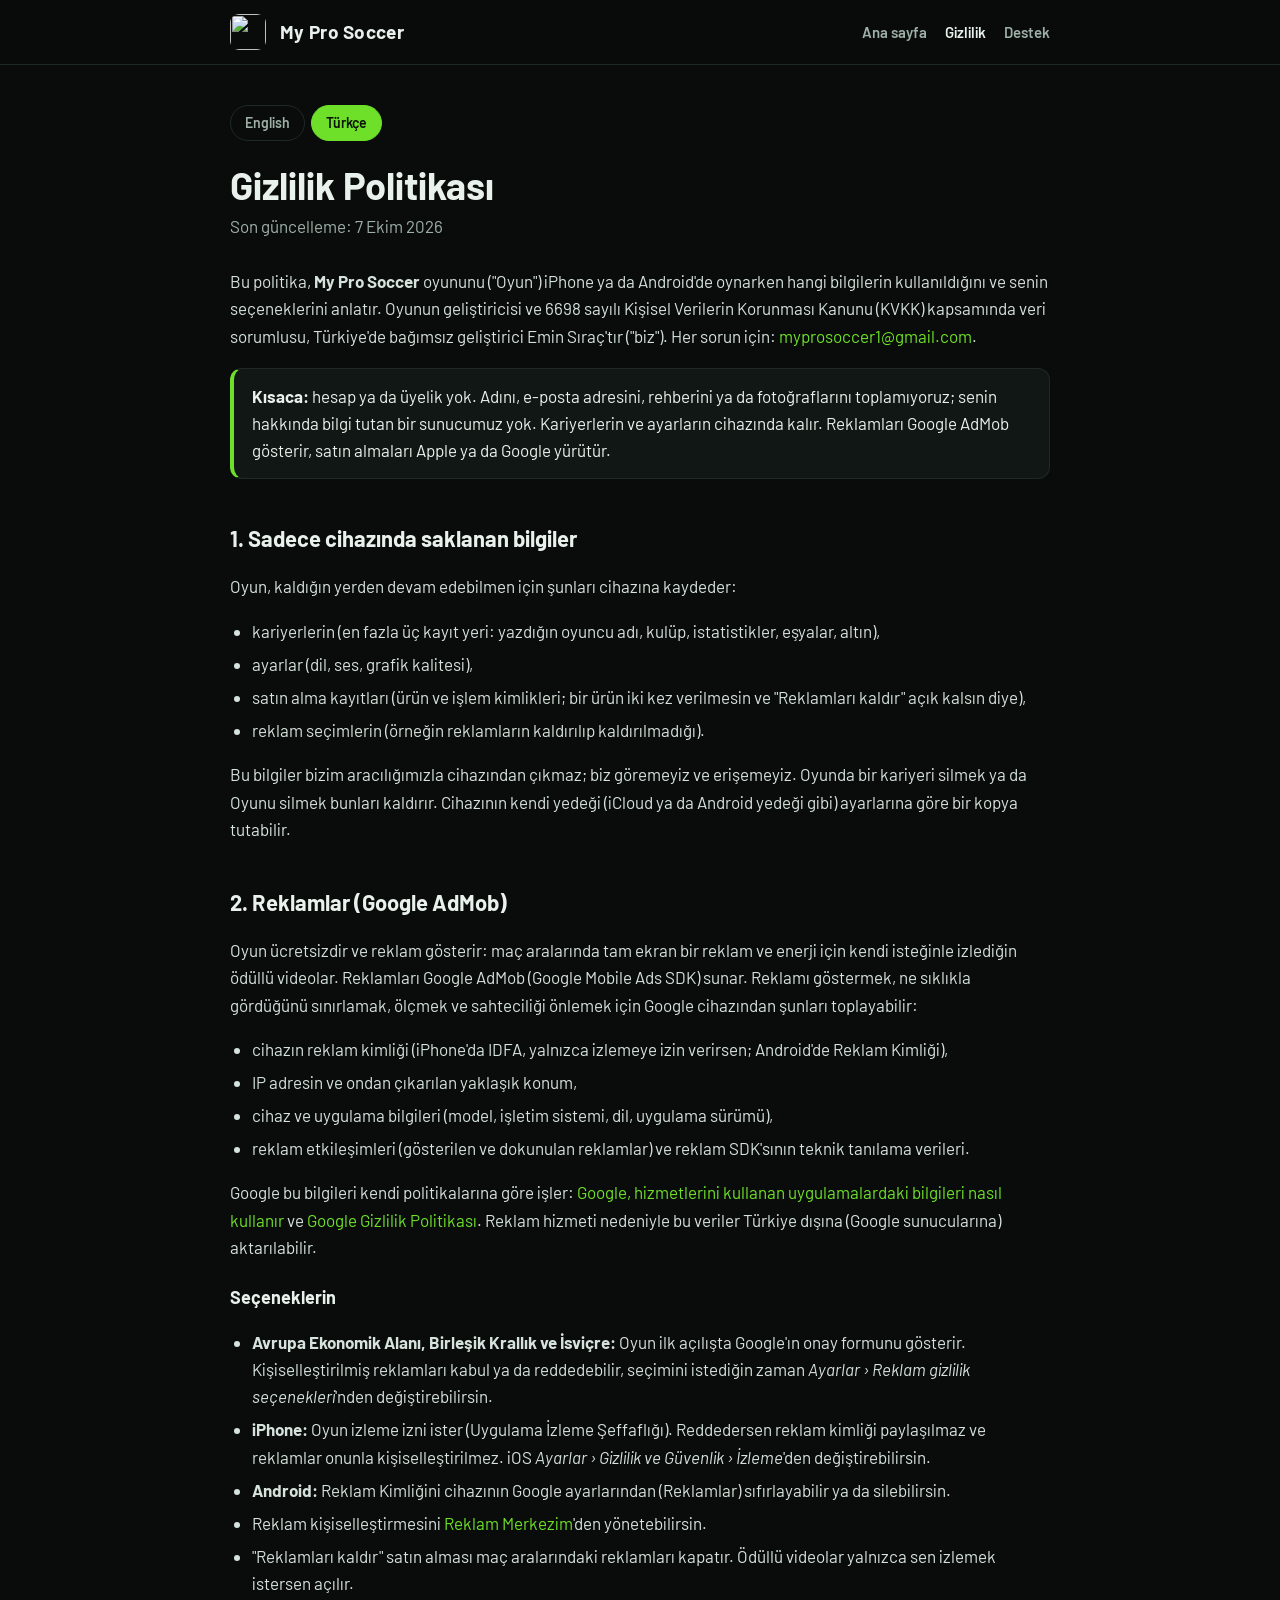
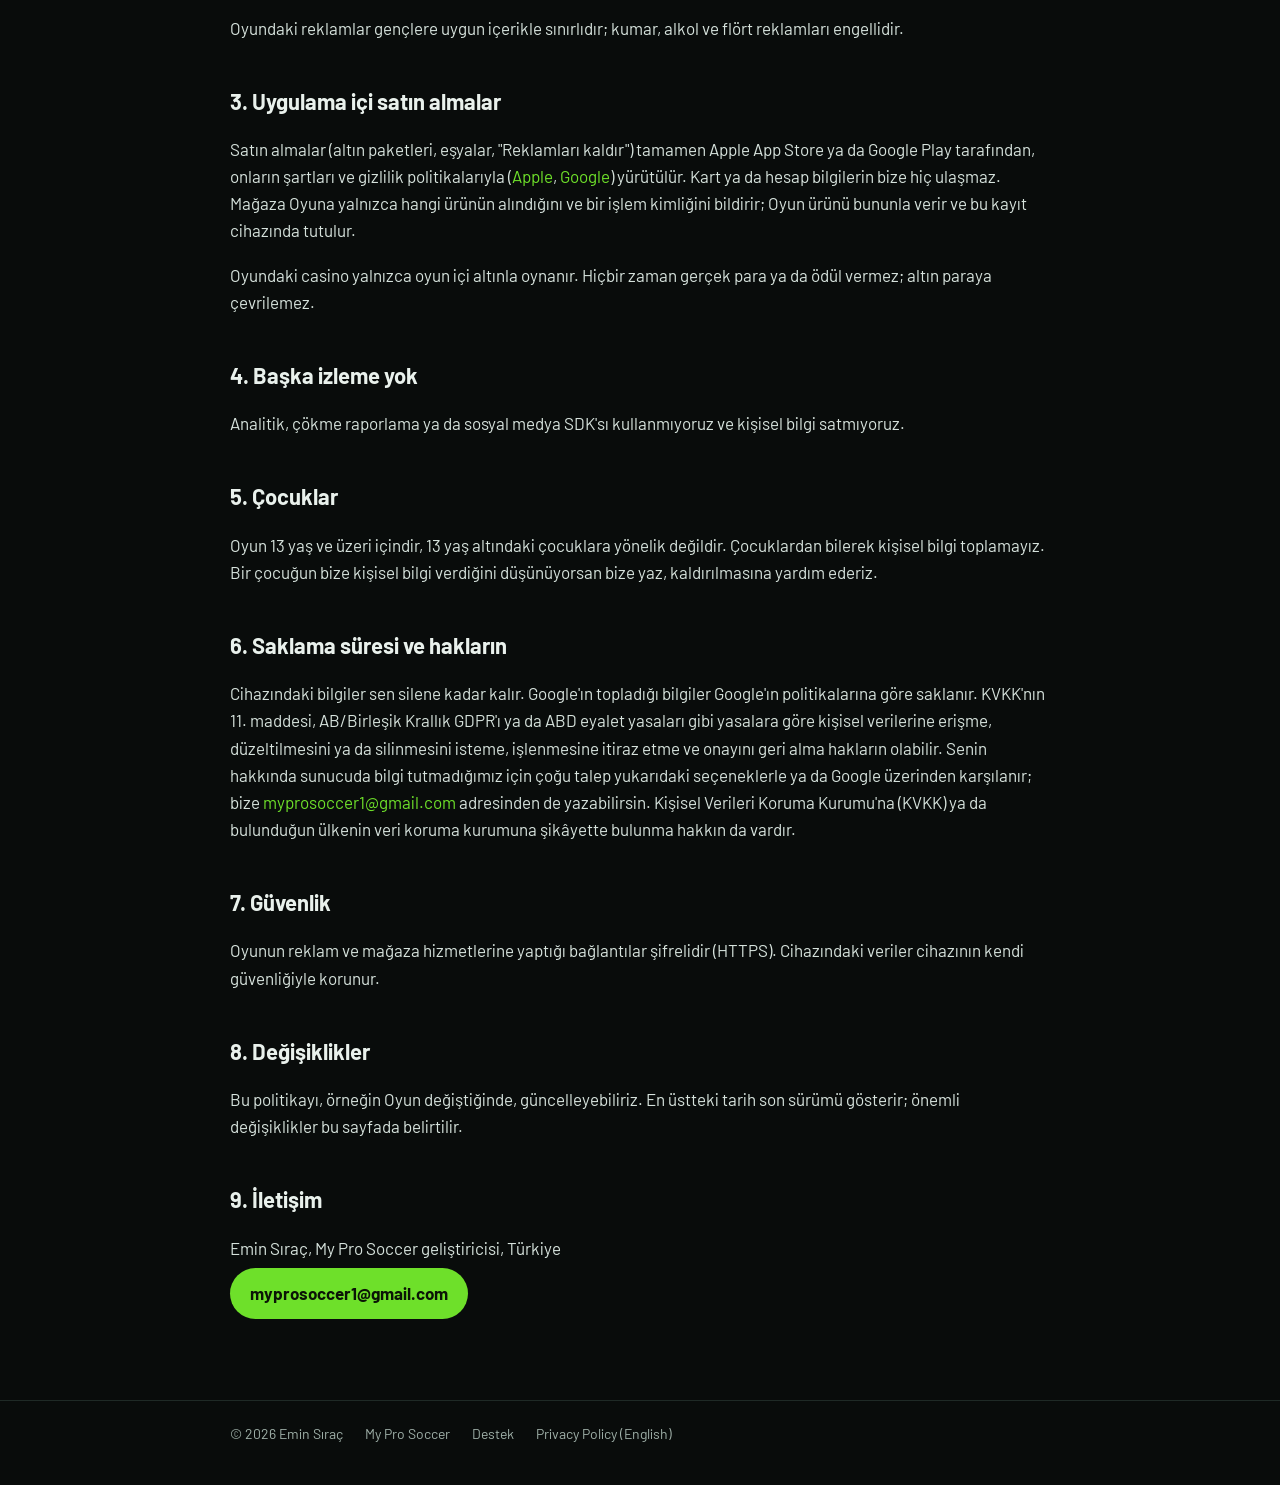
==== gizlilik.html @ 1764d3f1 "Site: home, privacy policy, support (EN/TR), app-ads.txt" ====
<!doctype html>
<html lang="tr">
<head>
<meta charset="utf-8">
<meta name="viewport" content="width=device-width, initial-scale=1">
<title>Gizlilik Politikası · My Pro Soccer</title>
<meta name="description" content="My Pro Soccer mobil oyununun gizlilik politikası.">
<link rel="icon" type="image/png" href="img/icon.png">
<link rel="apple-touch-icon" href="img/icon.png">
<link rel="preconnect" href="https://fonts.googleapis.com">
<link rel="preconnect" href="https://fonts.gstatic.com" crossorigin>
<link href="https://fonts.googleapis.com/css2?family=Barlow:wght@400;500;600;700&display=swap" rel="stylesheet">
<link rel="stylesheet" href="style.css">
</head>
<body>
<header class="top">
  <div class="wrap">
    <img src="img/icon.png" alt="">
    <span class="brand">My Pro Soccer</span>
    <nav>
      <a href="tr.html">Ana sayfa</a>
      <a href="gizlilik.html" class="on">Gizlilik</a>
      <a href="destek.html">Destek</a>
    </nav>
  </div>
</header>

<main>
  <article class="wrap">
    <div class="lang"><a href="privacy.html">English</a><a href="gizlilik.html" class="on">Türkçe</a></div>
    <h1>Gizlilik Politikası</h1>
    <p class="date">Son güncelleme: 7 Ekim 2026</p>

    <p>Bu politika, <strong>My Pro Soccer</strong> oyununu ("Oyun") iPhone ya da Android'de oynarken hangi bilgilerin kullanıldığını ve senin seçeneklerini anlatır. Oyunun geliştiricisi ve 6698 sayılı Kişisel Verilerin Korunması Kanunu (KVKK) kapsamında veri sorumlusu, Türkiye'de bağımsız geliştirici Emin Sıraç'tır ("biz"). Her sorun için: <a href="mailto:myprosoccer1@gmail.com">myprosoccer1@gmail.com</a>.</p>

    <div class="note"><strong>Kısaca:</strong> hesap ya da üyelik yok. Adını, e-posta adresini, rehberini ya da fotoğraflarını toplamıyoruz; senin hakkında bilgi tutan bir sunucumuz yok. Kariyerlerin ve ayarların cihazında kalır. Reklamları Google AdMob gösterir, satın almaları Apple ya da Google yürütür.</div>

    <h2>1. Sadece cihazında saklanan bilgiler</h2>
    <p>Oyun, kaldığın yerden devam edebilmen için şunları cihazına kaydeder:</p>
    <ul>
      <li>kariyerlerin (en fazla üç kayıt yeri: yazdığın oyuncu adı, kulüp, istatistikler, eşyalar, altın),</li>
      <li>ayarlar (dil, ses, grafik kalitesi),</li>
      <li>satın alma kayıtları (ürün ve işlem kimlikleri; bir ürün iki kez verilmesin ve "Reklamları kaldır" açık kalsın diye),</li>
      <li>reklam seçimlerin (örneğin reklamların kaldırılıp kaldırılmadığı).</li>
    </ul>
    <p>Bu bilgiler bizim aracılığımızla cihazından çıkmaz; biz göremeyiz ve erişemeyiz. Oyunda bir kariyeri silmek ya da Oyunu silmek bunları kaldırır. Cihazının kendi yedeği (iCloud ya da Android yedeği gibi) ayarlarına göre bir kopya tutabilir.</p>

    <h2>2. Reklamlar (Google AdMob)</h2>
    <p>Oyun ücretsizdir ve reklam gösterir: maç aralarında tam ekran bir reklam ve enerji için kendi isteğinle izlediğin ödüllü videolar. Reklamları Google AdMob (Google Mobile Ads SDK) sunar. Reklamı göstermek, ne sıklıkla gördüğünü sınırlamak, ölçmek ve sahteciliği önlemek için Google cihazından şunları toplayabilir:</p>
    <ul>
      <li>cihazın reklam kimliği (iPhone'da IDFA, yalnızca izlemeye izin verirsen; Android'de Reklam Kimliği),</li>
      <li>IP adresin ve ondan çıkarılan yaklaşık konum,</li>
      <li>cihaz ve uygulama bilgileri (model, işletim sistemi, dil, uygulama sürümü),</li>
      <li>reklam etkileşimleri (gösterilen ve dokunulan reklamlar) ve reklam SDK'sının teknik tanılama verileri.</li>
    </ul>
    <p>Google bu bilgileri kendi politikalarına göre işler: <a href="https://policies.google.com/technologies/partner-sites?hl=tr" rel="noopener">Google, hizmetlerini kullanan uygulamalardaki bilgileri nasıl kullanır</a> ve <a href="https://policies.google.com/privacy?hl=tr" rel="noopener">Google Gizlilik Politikası</a>. Reklam hizmeti nedeniyle bu veriler Türkiye dışına (Google sunucularına) aktarılabilir.</p>
    <h3>Seçeneklerin</h3>
    <ul>
      <li><strong>Avrupa Ekonomik Alanı, Birleşik Krallık ve İsviçre:</strong> Oyun ilk açılışta Google'ın onay formunu gösterir. Kişiselleştirilmiş reklamları kabul ya da reddedebilir, seçimini istediğin zaman <em>Ayarlar › Reklam gizlilik seçenekleri</em>'nden değiştirebilirsin.</li>
      <li><strong>iPhone:</strong> Oyun izleme izni ister (Uygulama İzleme Şeffaflığı). Reddedersen reklam kimliği paylaşılmaz ve reklamlar onunla kişiselleştirilmez. iOS <em>Ayarlar › Gizlilik ve Güvenlik › İzleme</em>'den değiştirebilirsin.</li>
      <li><strong>Android:</strong> Reklam Kimliğini cihazının Google ayarlarından (Reklamlar) sıfırlayabilir ya da silebilirsin.</li>
      <li>Reklam kişiselleştirmesini <a href="https://myadcenter.google.com" rel="noopener">Reklam Merkezim</a>'den yönetebilirsin.</li>
      <li>"Reklamları kaldır" satın alması maç aralarındaki reklamları kapatır. Ödüllü videolar yalnızca sen izlemek istersen açılır.</li>
    </ul>
    <p>Oyundaki reklamlar gençlere uygun içerikle sınırlıdır; kumar, alkol ve flört reklamları engellidir.</p>

    <h2>3. Uygulama içi satın almalar</h2>
    <p>Satın almalar (altın paketleri, eşyalar, "Reklamları kaldır") tamamen Apple App Store ya da Google Play tarafından, onların şartları ve gizlilik politikalarıyla (<a href="https://www.apple.com/tr/legal/privacy/" rel="noopener">Apple</a>, <a href="https://policies.google.com/privacy?hl=tr" rel="noopener">Google</a>) yürütülür. Kart ya da hesap bilgilerin bize hiç ulaşmaz. Mağaza Oyuna yalnızca hangi ürünün alındığını ve bir işlem kimliğini bildirir; Oyun ürünü bununla verir ve bu kayıt cihazında tutulur.</p>
    <p>Oyundaki casino yalnızca oyun içi altınla oynanır. Hiçbir zaman gerçek para ya da ödül vermez; altın paraya çevrilemez.</p>

    <h2>4. Başka izleme yok</h2>
    <p>Analitik, çökme raporlama ya da sosyal medya SDK'sı kullanmıyoruz ve kişisel bilgi satmıyoruz.</p>

    <h2>5. Çocuklar</h2>
    <p>Oyun 13 yaş ve üzeri içindir, 13 yaş altındaki çocuklara yönelik değildir. Çocuklardan bilerek kişisel bilgi toplamayız. Bir çocuğun bize kişisel bilgi verdiğini düşünüyorsan bize yaz, kaldırılmasına yardım ederiz.</p>

    <h2>6. Saklama süresi ve hakların</h2>
    <p>Cihazındaki bilgiler sen silene kadar kalır. Google'ın topladığı bilgiler Google'ın politikalarına göre saklanır. KVKK'nın 11. maddesi, AB/Birleşik Krallık GDPR'ı ya da ABD eyalet yasaları gibi yasalara göre kişisel verilerine erişme, düzeltilmesini ya da silinmesini isteme, işlenmesine itiraz etme ve onayını geri alma hakların olabilir. Senin hakkında sunucuda bilgi tutmadığımız için çoğu talep yukarıdaki seçeneklerle ya da Google üzerinden karşılanır; bize <a href="mailto:myprosoccer1@gmail.com">myprosoccer1@gmail.com</a> adresinden de yazabilirsin. Kişisel Verileri Koruma Kurumu'na (KVKK) ya da bulunduğun ülkenin veri koruma kurumuna şikâyette bulunma hakkın da vardır.</p>

    <h2>7. Güvenlik</h2>
    <p>Oyunun reklam ve mağaza hizmetlerine yaptığı bağlantılar şifrelidir (HTTPS). Cihazındaki veriler cihazının kendi güvenliğiyle korunur.</p>

    <h2>8. Değişiklikler</h2>
    <p>Bu politikayı, örneğin Oyun değiştiğinde, güncelleyebiliriz. En üstteki tarih son sürümü gösterir; önemli değişiklikler bu sayfada belirtilir.</p>

    <h2>9. İletişim</h2>
    <p>Emin Sıraç, My Pro Soccer geliştiricisi, Türkiye<br>
    <a class="mail" href="mailto:myprosoccer1@gmail.com">myprosoccer1@gmail.com</a></p>
  </article>
</main>

<footer>
  <div class="wrap">
    <span>© 2026 Emin Sıraç</span>
    <a href="tr.html">My Pro Soccer</a>
    <a href="destek.html">Destek</a>
    <a href="privacy.html">Privacy Policy (English)</a>
  </div>
</footer>
</body>
</html>
---- style.css ----
:root {
  --bg: #090c0b;
  --panel: #111715;
  --line: #1f2a26;
  --text: #e9f1ec;
  --muted: #9fb0a8;
  --accent: #6ee02a;
  --accent-ink: #0b1406;
  --radius: 18px;
}
* { box-sizing: border-box; }
html { -webkit-text-size-adjust: 100%; }
body {
  margin: 0;
  background: var(--bg);
  color: var(--text);
  font: 17px/1.6 "Barlow", system-ui, -apple-system, "Segoe UI", Roboto, sans-serif;
}
a { color: var(--accent); text-decoration: none; }
a:hover { text-decoration: underline; }
.wrap { max-width: 860px; margin: 0 auto; padding: 0 20px; }

header.top {
  position: sticky; top: 0; z-index: 5;
  background: rgba(9, 12, 11, .88);
  backdrop-filter: blur(10px);
  border-bottom: 1px solid var(--line);
}
header.top .wrap { display: flex; align-items: center; gap: 14px; height: 64px; }
header.top img { width: 36px; height: 36px; border-radius: 9px; }
header.top .brand { font-weight: 700; font-size: 19px; color: var(--text); letter-spacing: .3px; }
header.top nav { margin-left: auto; display: flex; gap: 18px; font-weight: 600; font-size: 15px; }
header.top nav a { color: var(--muted); }
header.top nav a.on, header.top nav a:hover { color: var(--text); text-decoration: none; }

.hero {
  position: relative; overflow: hidden;
  background: #050807 url("img/hero.jpg") center 35% / cover no-repeat;
  border-bottom: 1px solid var(--line);
}
.hero::after {
  content: ""; position: absolute; inset: 0;
  background: linear-gradient(180deg, rgba(9,12,11,.15) 0%, rgba(9,12,11,.55) 55%, var(--bg) 100%);
}
.hero .wrap { position: relative; z-index: 1; text-align: center; padding: 56px 20px 64px; }
.hero img.logo { width: min(320px, 70vw); height: auto; filter: drop-shadow(0 12px 36px rgba(110, 224, 42, .25)); }
.hero h1 { margin: 18px 0 6px; font-size: clamp(28px, 6vw, 44px); line-height: 1.15; }
.hero p.lead { margin: 0 auto; max-width: 560px; color: #cfdcd5; font-size: 19px; }
.badges { display: flex; justify-content: center; gap: 12px; flex-wrap: wrap; margin-top: 28px; }
.badge {
  display: inline-flex; align-items: center; gap: 10px;
  padding: 12px 20px; border-radius: 999px;
  background: var(--panel); border: 1px solid var(--line);
  color: var(--text); font-weight: 600;
}
.badge small { color: var(--muted); font-weight: 500; }

main { padding: 40px 0 64px; }
.grid { display: grid; grid-template-columns: repeat(auto-fit, minmax(230px, 1fr)); gap: 16px; }
.card {
  background: var(--panel); border: 1px solid var(--line); border-radius: var(--radius);
  padding: 20px 22px;
}
.card h3 { margin: 0 0 6px; font-size: 19px; }
.card p { margin: 0; color: var(--muted); font-size: 16px; }

article h1 { font-size: clamp(28px, 5vw, 38px); line-height: 1.2; margin: 0 0 4px; }
article .date { color: var(--muted); margin: 0 0 28px; }
article h2 { font-size: 22px; margin: 36px 0 10px; padding-top: 6px; }
article h3 { font-size: 18px; margin: 22px 0 6px; }
article p, article li { color: #d6e2dc; }
article ul { padding-left: 22px; }
article li { margin: 6px 0; }
.note {
  background: var(--panel); border: 1px solid var(--line); border-left: 4px solid var(--accent);
  border-radius: 12px; padding: 14px 18px; margin: 18px 0;
}
.lang { display: inline-flex; gap: 6px; margin: 0 0 22px; }
.lang a {
  padding: 6px 14px; border-radius: 999px; border: 1px solid var(--line);
  color: var(--muted); font-weight: 600; font-size: 14px;
}
.lang a.on { background: var(--accent); border-color: var(--accent); color: var(--accent-ink); }
.mail {
  display: inline-block; margin-top: 6px; padding: 12px 20px; border-radius: 999px;
  background: var(--accent); color: var(--accent-ink); font-weight: 700;
}
.mail:hover { text-decoration: none; filter: brightness(1.08); }
details { background: var(--panel); border: 1px solid var(--line); border-radius: 14px; padding: 14px 18px; margin: 10px 0; }
details summary { cursor: pointer; font-weight: 600; color: var(--text); }
details p { margin: 10px 0 2px; }

footer { border-top: 1px solid var(--line); color: var(--muted); font-size: 14px; }
footer .wrap { padding: 22px 20px 40px; display: flex; flex-wrap: wrap; gap: 8px 22px; }
footer a { color: var(--muted); }

@media (max-width: 520px) {
  header.top nav { gap: 12px; font-size: 14px; }
  header.top .brand { display: none; }
}
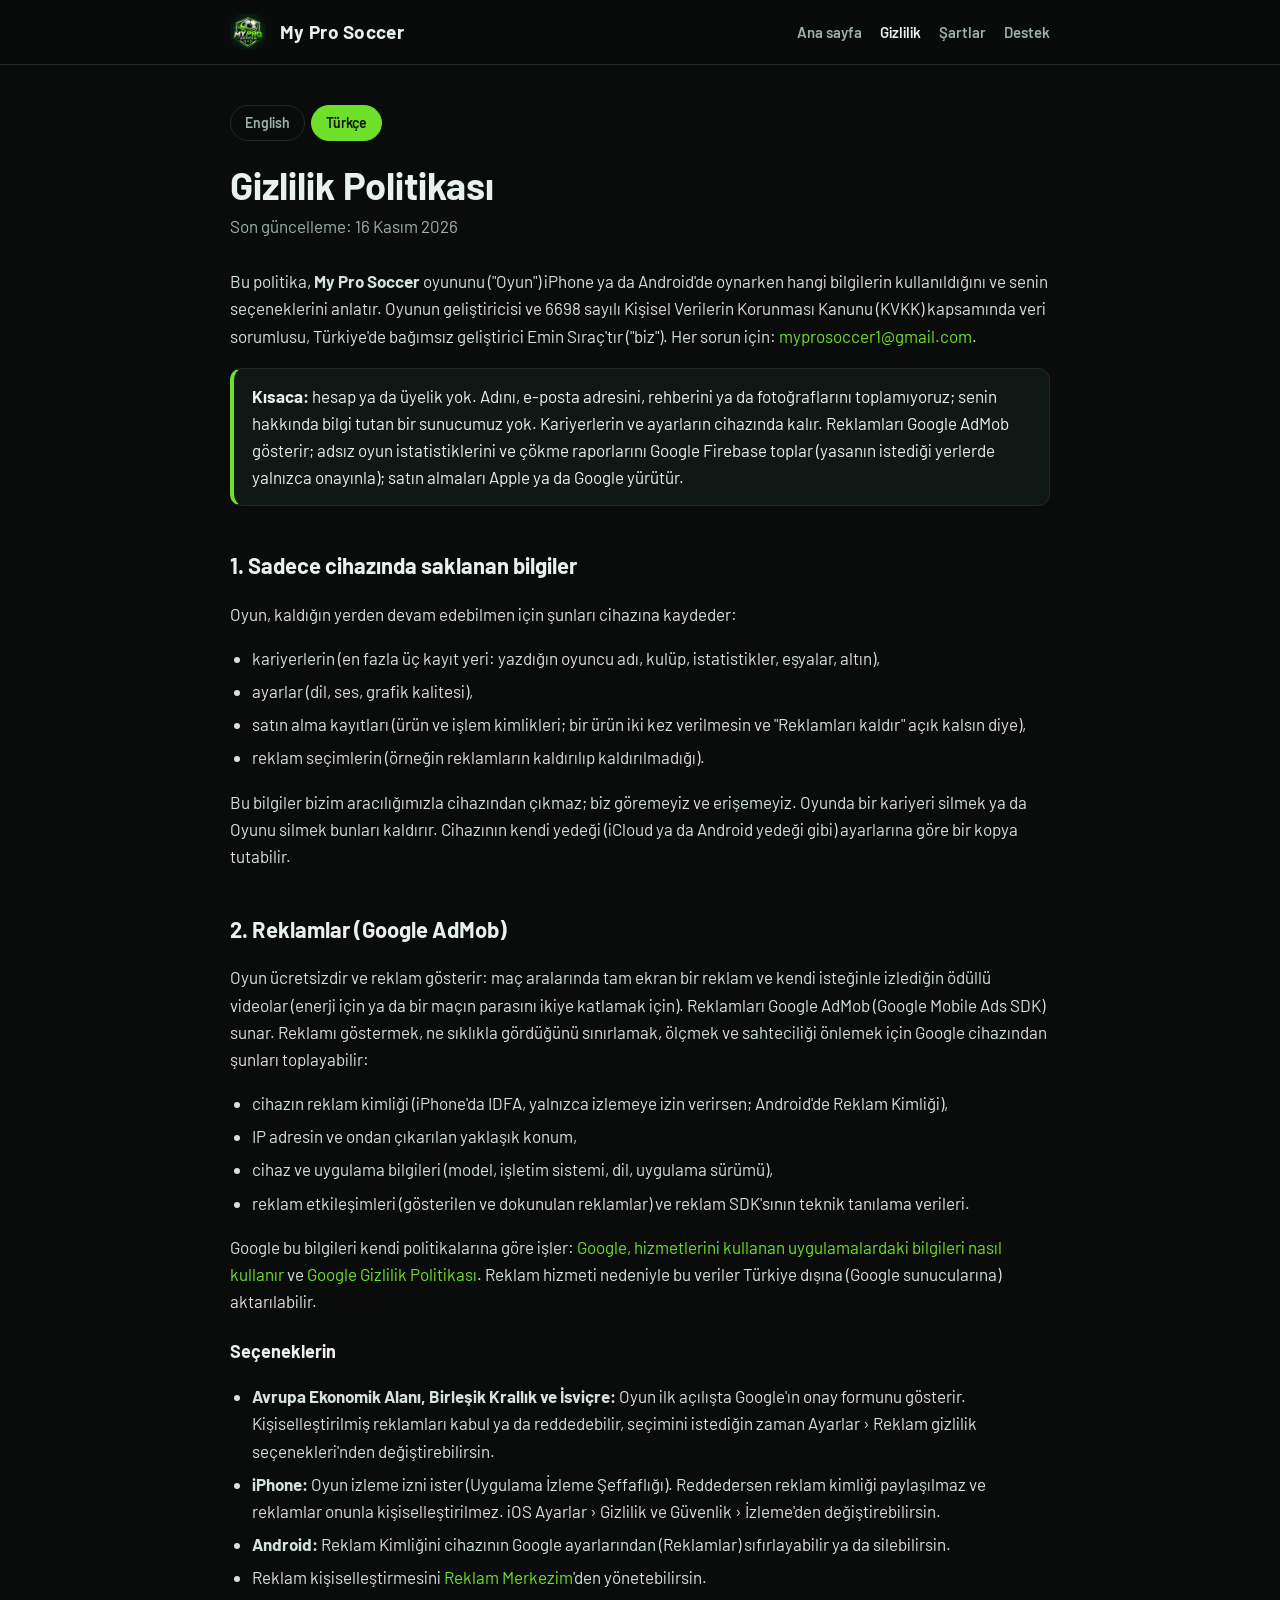
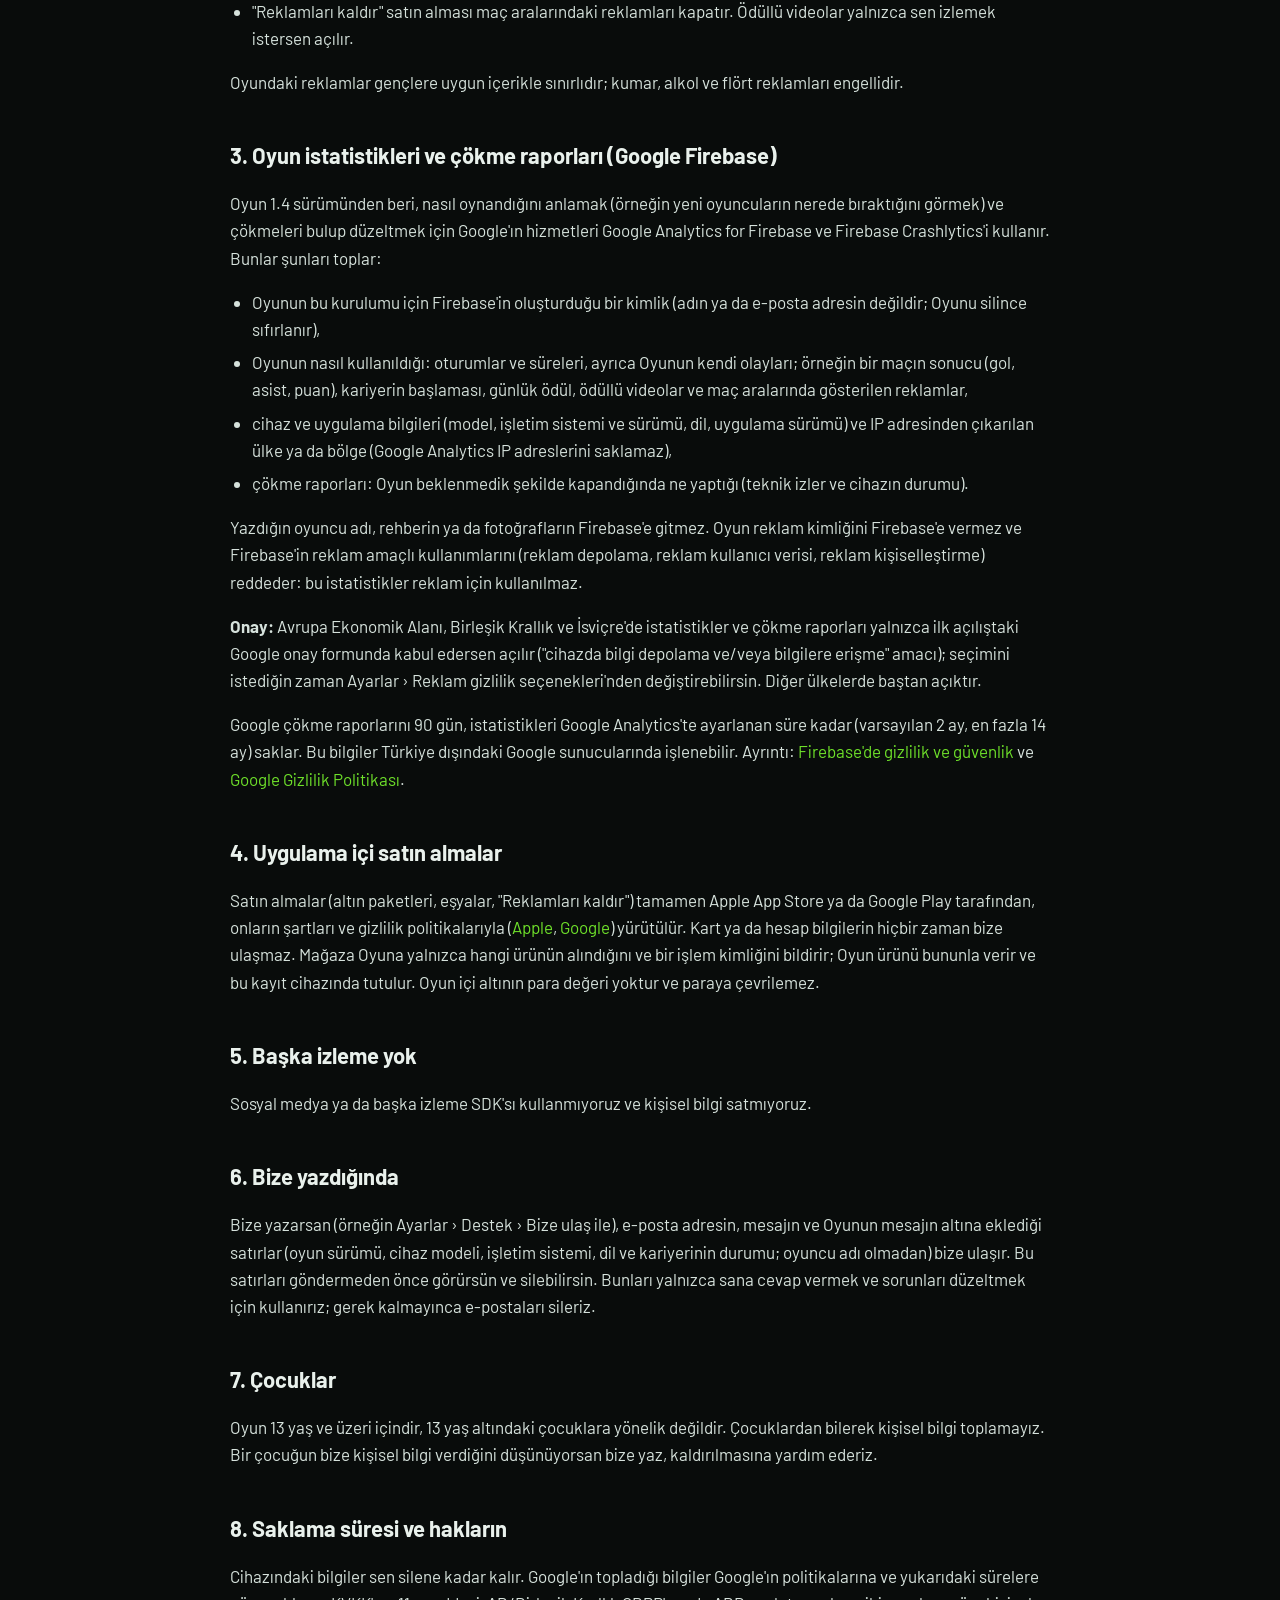
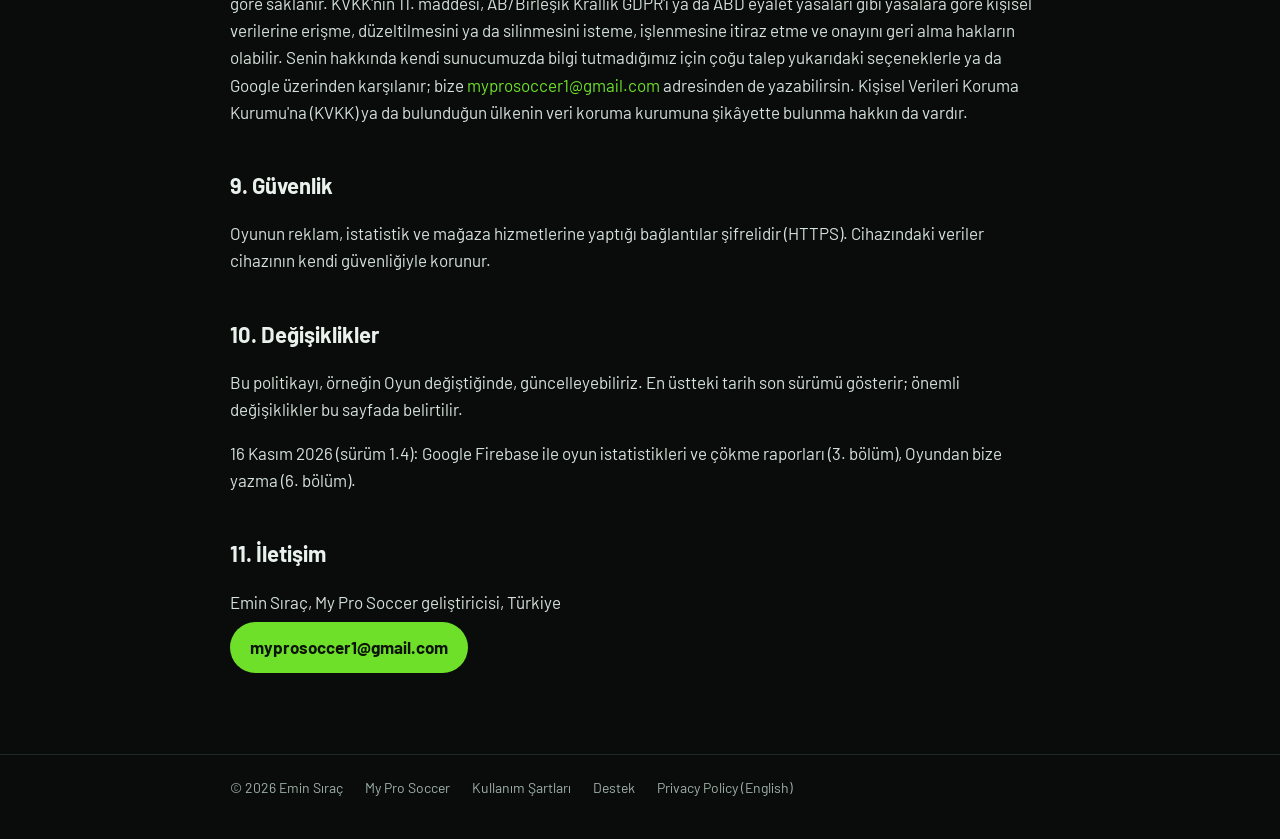
==== commit 6c43ba3a: "1.4: gizlilik politikasina Firebase, kullanim sartlari sayfalari, surum.json" ====
--- a/gizlilik.html
+++ b/gizlilik.html
@@ -1,11 +1,10 @@
-<!doctype html>
+<!DOCTYPE html>
 <html lang="tr">
 <head>
 <meta charset="utf-8">
 <meta name="viewport" content="width=device-width, initial-scale=1">
 <title>Gizlilik Politikası · My Pro Soccer</title>
 <meta name="description" content="My Pro Soccer mobil oyununun gizlilik politikası.">
-<link rel="icon" type="image/png" href="img/icon.png">
 <link rel="apple-touch-icon" href="img/icon.png">
 <link rel="preconnect" href="https://fonts.googleapis.com">
 <link rel="preconnect" href="https://fonts.gstatic.com" crossorigin>
@@ -15,25 +14,23 @@
 <body>
 <header class="top">
   <div class="wrap">
-    <img src="img/icon.png" alt="">
+    <img src="img/icon.png" alt="My Pro Soccer">
     <span class="brand">My Pro Soccer</span>
     <nav>
-      <a href="tr.html">Ana sayfa</a>
+      <a href="index.html">Ana sayfa</a>
       <a href="gizlilik.html" class="on">Gizlilik</a>
+      <a href="kullanim-sartlari.html">Şartlar</a>
       <a href="destek.html">Destek</a>
     </nav>
   </div>
 </header>
-
 <main>
   <article class="wrap">
     <div class="lang"><a href="privacy.html">English</a><a href="gizlilik.html" class="on">Türkçe</a></div>
     <h1>Gizlilik Politikası</h1>
-    <p class="date">Son güncelleme: 7 Ekim 2026</p>
-
+    <p class="date">Son güncelleme: 16 Kasım 2026</p>
     <p>Bu politika, <strong>My Pro Soccer</strong> oyununu ("Oyun") iPhone ya da Android'de oynarken hangi bilgilerin kullanıldığını ve senin seçeneklerini anlatır. Oyunun geliştiricisi ve 6698 sayılı Kişisel Verilerin Korunması Kanunu (KVKK) kapsamında veri sorumlusu, Türkiye'de bağımsız geliştirici Emin Sıraç'tır ("biz"). Her sorun için: <a href="mailto:myprosoccer1@gmail.com">myprosoccer1@gmail.com</a>.</p>
-
-    <div class="note"><strong>Kısaca:</strong> hesap ya da üyelik yok. Adını, e-posta adresini, rehberini ya da fotoğraflarını toplamıyoruz; senin hakkında bilgi tutan bir sunucumuz yok. Kariyerlerin ve ayarların cihazında kalır. Reklamları Google AdMob gösterir, satın almaları Apple ya da Google yürütür.</div>
+    <div class="note"><strong>Kısaca:</strong> hesap ya da üyelik yok. Adını, e-posta adresini, rehberini ya da fotoğraflarını toplamıyoruz; senin hakkında bilgi tutan bir sunucumuz yok. Kariyerlerin ve ayarların cihazında kalır. Reklamları Google AdMob gösterir; adsız oyun istatistiklerini ve çökme raporlarını Google Firebase toplar (yasanın istediği yerlerde yalnızca onayınla); satın almaları Apple ya da Google yürütür.</div>
 
     <h2>1. Sadece cihazında saklanan bilgiler</h2>
     <p>Oyun, kaldığın yerden devam edebilmen için şunları cihazına kaydeder:</p>
@@ -46,53 +43,68 @@
     <p>Bu bilgiler bizim aracılığımızla cihazından çıkmaz; biz göremeyiz ve erişemeyiz. Oyunda bir kariyeri silmek ya da Oyunu silmek bunları kaldırır. Cihazının kendi yedeği (iCloud ya da Android yedeği gibi) ayarlarına göre bir kopya tutabilir.</p>
 
     <h2>2. Reklamlar (Google AdMob)</h2>
-    <p>Oyun ücretsizdir ve reklam gösterir: maç aralarında tam ekran bir reklam ve enerji için kendi isteğinle izlediğin ödüllü videolar. Reklamları Google AdMob (Google Mobile Ads SDK) sunar. Reklamı göstermek, ne sıklıkla gördüğünü sınırlamak, ölçmek ve sahteciliği önlemek için Google cihazından şunları toplayabilir:</p>
+    <p>Oyun ücretsizdir ve reklam gösterir: maç aralarında tam ekran bir reklam ve kendi isteğinle izlediğin ödüllü videolar (enerji için ya da bir maçın parasını ikiye katlamak için). Reklamları Google AdMob (Google Mobile Ads SDK) sunar. Reklamı göstermek, ne sıklıkla gördüğünü sınırlamak, ölçmek ve sahteciliği önlemek için Google cihazından şunları toplayabilir:</p>
     <ul>
       <li>cihazın reklam kimliği (iPhone'da IDFA, yalnızca izlemeye izin verirsen; Android'de Reklam Kimliği),</li>
       <li>IP adresin ve ondan çıkarılan yaklaşık konum,</li>
       <li>cihaz ve uygulama bilgileri (model, işletim sistemi, dil, uygulama sürümü),</li>
       <li>reklam etkileşimleri (gösterilen ve dokunulan reklamlar) ve reklam SDK'sının teknik tanılama verileri.</li>
     </ul>
-    <p>Google bu bilgileri kendi politikalarına göre işler: <a href="https://policies.google.com/technologies/partner-sites?hl=tr" rel="noopener">Google, hizmetlerini kullanan uygulamalardaki bilgileri nasıl kullanır</a> ve <a href="https://policies.google.com/privacy?hl=tr" rel="noopener">Google Gizlilik Politikası</a>. Reklam hizmeti nedeniyle bu veriler Türkiye dışına (Google sunucularına) aktarılabilir.</p>
+    <p>Google bu bilgileri kendi politikalarına göre işler: <a href="https://policies.google.com/technologies/partner-sites">Google, hizmetlerini kullanan uygulamalardaki bilgileri nasıl kullanır</a> ve <a href="https://policies.google.com/privacy">Google Gizlilik Politikası</a>. Reklam hizmeti nedeniyle bu veriler Türkiye dışına (Google sunucularına) aktarılabilir.</p>
     <h3>Seçeneklerin</h3>
     <ul>
-      <li><strong>Avrupa Ekonomik Alanı, Birleşik Krallık ve İsviçre:</strong> Oyun ilk açılışta Google'ın onay formunu gösterir. Kişiselleştirilmiş reklamları kabul ya da reddedebilir, seçimini istediğin zaman <em>Ayarlar › Reklam gizlilik seçenekleri</em>'nden değiştirebilirsin.</li>
-      <li><strong>iPhone:</strong> Oyun izleme izni ister (Uygulama İzleme Şeffaflığı). Reddedersen reklam kimliği paylaşılmaz ve reklamlar onunla kişiselleştirilmez. iOS <em>Ayarlar › Gizlilik ve Güvenlik › İzleme</em>'den değiştirebilirsin.</li>
+      <li><strong>Avrupa Ekonomik Alanı, Birleşik Krallık ve İsviçre:</strong> Oyun ilk açılışta Google'ın onay formunu gösterir. Kişiselleştirilmiş reklamları kabul ya da reddedebilir, seçimini istediğin zaman Ayarlar › Reklam gizlilik seçenekleri'nden değiştirebilirsin.</li>
+      <li><strong>iPhone:</strong> Oyun izleme izni ister (Uygulama İzleme Şeffaflığı). Reddedersen reklam kimliği paylaşılmaz ve reklamlar onunla kişiselleştirilmez. iOS Ayarlar › Gizlilik ve Güvenlik › İzleme'den değiştirebilirsin.</li>
       <li><strong>Android:</strong> Reklam Kimliğini cihazının Google ayarlarından (Reklamlar) sıfırlayabilir ya da silebilirsin.</li>
-      <li>Reklam kişiselleştirmesini <a href="https://myadcenter.google.com" rel="noopener">Reklam Merkezim</a>'den yönetebilirsin.</li>
+      <li>Reklam kişiselleştirmesini <a href="https://myadcenter.google.com/">Reklam Merkezim</a>'den yönetebilirsin.</li>
       <li>"Reklamları kaldır" satın alması maç aralarındaki reklamları kapatır. Ödüllü videolar yalnızca sen izlemek istersen açılır.</li>
     </ul>
     <p>Oyundaki reklamlar gençlere uygun içerikle sınırlıdır; kumar, alkol ve flört reklamları engellidir.</p>
 
-    <h2>3. Uygulama içi satın almalar</h2>
-    <p>Satın almalar (altın paketleri, eşyalar, "Reklamları kaldır") tamamen Apple App Store ya da Google Play tarafından, onların şartları ve gizlilik politikalarıyla (<a href="https://www.apple.com/tr/legal/privacy/" rel="noopener">Apple</a>, <a href="https://policies.google.com/privacy?hl=tr" rel="noopener">Google</a>) yürütülür. Kart ya da hesap bilgilerin bize hiç ulaşmaz. Mağaza Oyuna yalnızca hangi ürünün alındığını ve bir işlem kimliğini bildirir; Oyun ürünü bununla verir ve bu kayıt cihazında tutulur.</p>
-    <p>Oyundaki casino yalnızca oyun içi altınla oynanır. Hiçbir zaman gerçek para ya da ödül vermez; altın paraya çevrilemez.</p>
+    <h2>3. Oyun istatistikleri ve çökme raporları (Google Firebase)</h2>
+    <p>Oyun 1.4 sürümünden beri, nasıl oynandığını anlamak (örneğin yeni oyuncuların nerede bıraktığını görmek) ve çökmeleri bulup düzeltmek için Google'ın hizmetleri Google Analytics for Firebase ve Firebase Crashlytics'i kullanır. Bunlar şunları toplar:</p>
+    <ul>
+      <li>Oyunun bu kurulumu için Firebase'in oluşturduğu bir kimlik (adın ya da e-posta adresin değildir; Oyunu silince sıfırlanır),</li>
+      <li>Oyunun nasıl kullanıldığı: oturumlar ve süreleri, ayrıca Oyunun kendi olayları; örneğin bir maçın sonucu (gol, asist, puan), kariyerin başlaması, günlük ödül, ödüllü videolar ve maç aralarında gösterilen reklamlar,</li>
+      <li>cihaz ve uygulama bilgileri (model, işletim sistemi ve sürümü, dil, uygulama sürümü) ve IP adresinden çıkarılan ülke ya da bölge (Google Analytics IP adreslerini saklamaz),</li>
+      <li>çökme raporları: Oyun beklenmedik şekilde kapandığında ne yaptığı (teknik izler ve cihazın durumu).</li>
+    </ul>
+    <p>Yazdığın oyuncu adı, rehberin ya da fotoğrafların Firebase'e gitmez. Oyun reklam kimliğini Firebase'e vermez ve Firebase'in reklam amaçlı kullanımlarını (reklam depolama, reklam kullanıcı verisi, reklam kişiselleştirme) reddeder: bu istatistikler reklam için kullanılmaz.</p>
+    <p><strong>Onay:</strong> Avrupa Ekonomik Alanı, Birleşik Krallık ve İsviçre'de istatistikler ve çökme raporları yalnızca ilk açılıştaki Google onay formunda kabul edersen açılır ("cihazda bilgi depolama ve/veya bilgilere erişme" amacı); seçimini istediğin zaman Ayarlar › Reklam gizlilik seçenekleri'nden değiştirebilirsin. Diğer ülkelerde baştan açıktır.</p>
+    <p>Google çökme raporlarını 90 gün, istatistikleri Google Analytics'te ayarlanan süre kadar (varsayılan 2 ay, en fazla 14 ay) saklar. Bu bilgiler Türkiye dışındaki Google sunucularında işlenebilir. Ayrıntı: <a href="https://firebase.google.com/support/privacy">Firebase'de gizlilik ve güvenlik</a> ve <a href="https://policies.google.com/privacy">Google Gizlilik Politikası</a>.</p>
 
-    <h2>4. Başka izleme yok</h2>
-    <p>Analitik, çökme raporlama ya da sosyal medya SDK'sı kullanmıyoruz ve kişisel bilgi satmıyoruz.</p>
+    <h2>4. Uygulama içi satın almalar</h2>
+    <p>Satın almalar (altın paketleri, eşyalar, "Reklamları kaldır") tamamen Apple App Store ya da Google Play tarafından, onların şartları ve gizlilik politikalarıyla (<a href="https://www.apple.com/legal/privacy/">Apple</a>, <a href="https://policies.google.com/privacy">Google</a>) yürütülür. Kart ya da hesap bilgilerin hiçbir zaman bize ulaşmaz. Mağaza Oyuna yalnızca hangi ürünün alındığını ve bir işlem kimliğini bildirir; Oyun ürünü bununla verir ve bu kayıt cihazında tutulur. Oyun içi altının para değeri yoktur ve paraya çevrilemez.</p>
 
-    <h2>5. Çocuklar</h2>
+    <h2>5. Başka izleme yok</h2>
+    <p>Sosyal medya ya da başka izleme SDK'sı kullanmıyoruz ve kişisel bilgi satmıyoruz.</p>
+
+    <h2>6. Bize yazdığında</h2>
+    <p>Bize yazarsan (örneğin Ayarlar › Destek › Bize ulaş ile), e-posta adresin, mesajın ve Oyunun mesajın altına eklediği satırlar (oyun sürümü, cihaz modeli, işletim sistemi, dil ve kariyerinin durumu; oyuncu adı olmadan) bize ulaşır. Bu satırları göndermeden önce görürsün ve silebilirsin. Bunları yalnızca sana cevap vermek ve sorunları düzeltmek için kullanırız; gerek kalmayınca e-postaları sileriz.</p>
+
+    <h2>7. Çocuklar</h2>
     <p>Oyun 13 yaş ve üzeri içindir, 13 yaş altındaki çocuklara yönelik değildir. Çocuklardan bilerek kişisel bilgi toplamayız. Bir çocuğun bize kişisel bilgi verdiğini düşünüyorsan bize yaz, kaldırılmasına yardım ederiz.</p>
 
-    <h2>6. Saklama süresi ve hakların</h2>
-    <p>Cihazındaki bilgiler sen silene kadar kalır. Google'ın topladığı bilgiler Google'ın politikalarına göre saklanır. KVKK'nın 11. maddesi, AB/Birleşik Krallık GDPR'ı ya da ABD eyalet yasaları gibi yasalara göre kişisel verilerine erişme, düzeltilmesini ya da silinmesini isteme, işlenmesine itiraz etme ve onayını geri alma hakların olabilir. Senin hakkında sunucuda bilgi tutmadığımız için çoğu talep yukarıdaki seçeneklerle ya da Google üzerinden karşılanır; bize <a href="mailto:myprosoccer1@gmail.com">myprosoccer1@gmail.com</a> adresinden de yazabilirsin. Kişisel Verileri Koruma Kurumu'na (KVKK) ya da bulunduğun ülkenin veri koruma kurumuna şikâyette bulunma hakkın da vardır.</p>
+    <h2>8. Saklama süresi ve hakların</h2>
+    <p>Cihazındaki bilgiler sen silene kadar kalır. Google'ın topladığı bilgiler Google'ın politikalarına ve yukarıdaki sürelere göre saklanır. KVKK'nın 11. maddesi, AB/Birleşik Krallık GDPR'ı ya da ABD eyalet yasaları gibi yasalara göre kişisel verilerine erişme, düzeltilmesini ya da silinmesini isteme, işlenmesine itiraz etme ve onayını geri alma hakların olabilir. Senin hakkında kendi sunucumuzda bilgi tutmadığımız için çoğu talep yukarıdaki seçeneklerle ya da Google üzerinden karşılanır; bize <a href="mailto:myprosoccer1@gmail.com">myprosoccer1@gmail.com</a> adresinden de yazabilirsin. Kişisel Verileri Koruma Kurumu'na (KVKK) ya da bulunduğun ülkenin veri koruma kurumuna şikâyette bulunma hakkın da vardır.</p>
 
-    <h2>7. Güvenlik</h2>
-    <p>Oyunun reklam ve mağaza hizmetlerine yaptığı bağlantılar şifrelidir (HTTPS). Cihazındaki veriler cihazının kendi güvenliğiyle korunur.</p>
+    <h2>9. Güvenlik</h2>
+    <p>Oyunun reklam, istatistik ve mağaza hizmetlerine yaptığı bağlantılar şifrelidir (HTTPS). Cihazındaki veriler cihazının kendi güvenliğiyle korunur.</p>
 
-    <h2>8. Değişiklikler</h2>
+    <h2>10. Değişiklikler</h2>
     <p>Bu politikayı, örneğin Oyun değiştiğinde, güncelleyebiliriz. En üstteki tarih son sürümü gösterir; önemli değişiklikler bu sayfada belirtilir.</p>
+    <p>16 Kasım 2026 (sürüm 1.4): Google Firebase ile oyun istatistikleri ve çökme raporları (3. bölüm), Oyundan bize yazma (6. bölüm).</p>
 
-    <h2>9. İletişim</h2>
+    <h2>11. İletişim</h2>
     <p>Emin Sıraç, My Pro Soccer geliştiricisi, Türkiye<br>
     <a class="mail" href="mailto:myprosoccer1@gmail.com">myprosoccer1@gmail.com</a></p>
   </article>
 </main>
-
 <footer>
   <div class="wrap">
     <span>© 2026 Emin Sıraç</span>
-    <a href="tr.html">My Pro Soccer</a>
+    <a href="index.html">My Pro Soccer</a>
+    <a href="kullanim-sartlari.html">Kullanım Şartları</a>
     <a href="destek.html">Destek</a>
     <a href="privacy.html">Privacy Policy (English)</a>
   </div>
